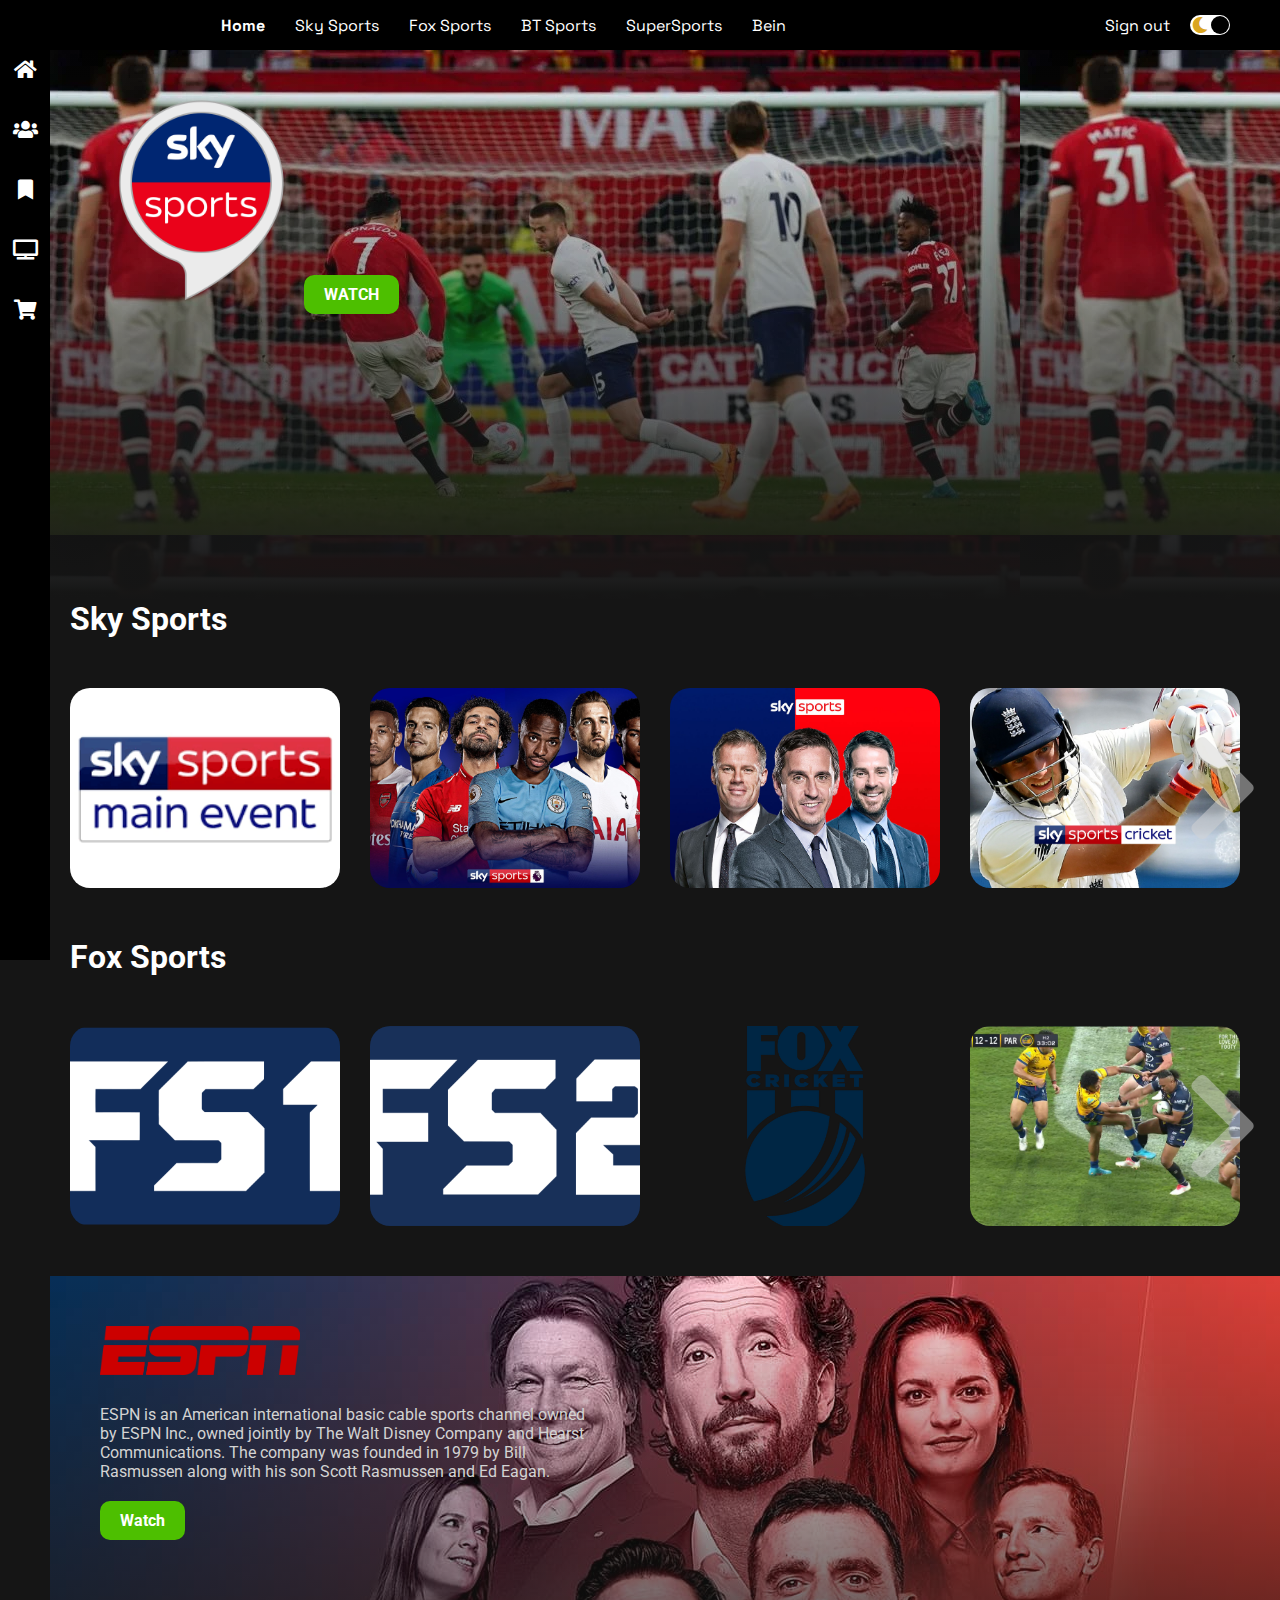
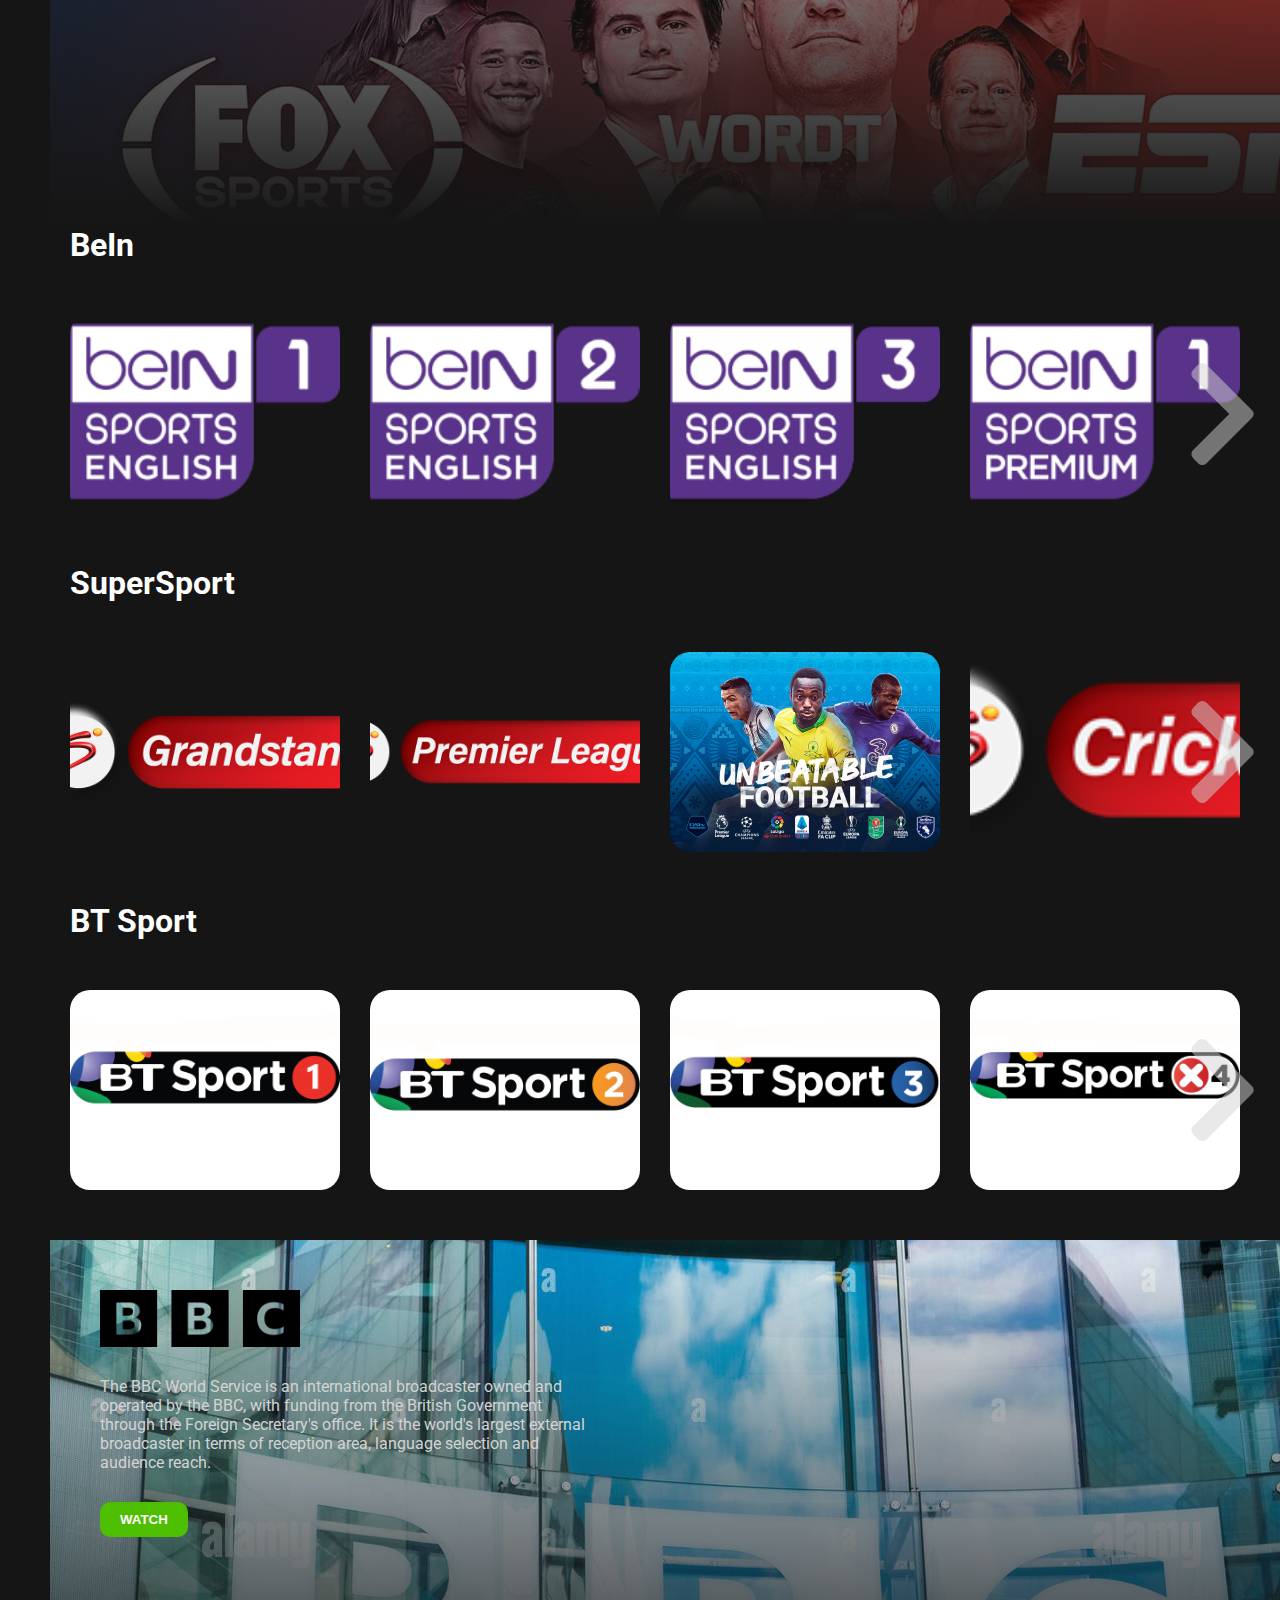
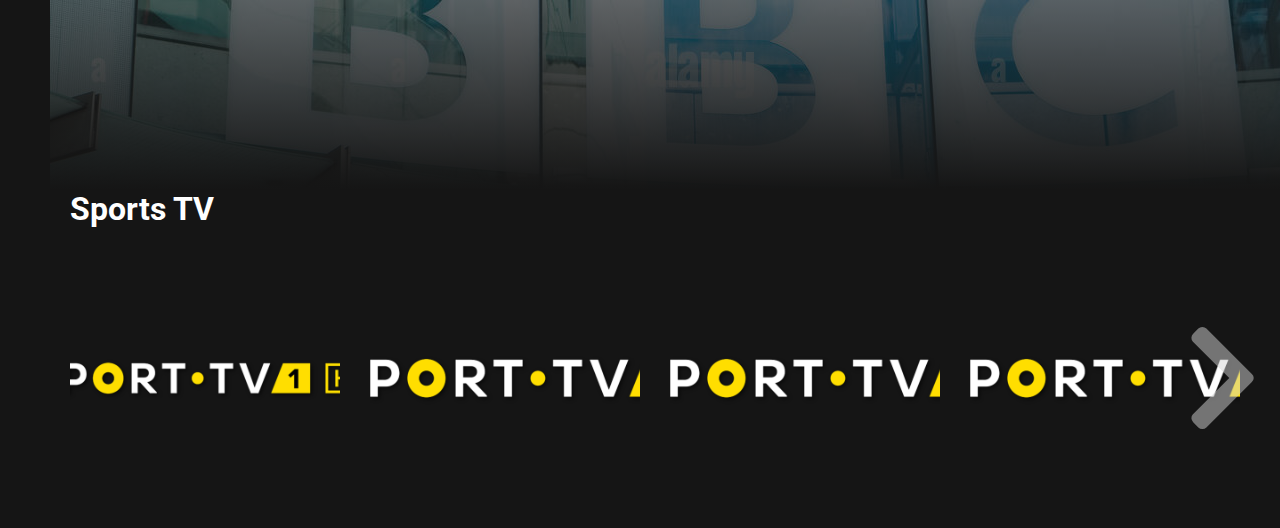
==== index.html @ 2db1b549 "FINALLY DONEEEE" ====
<html lang="en">

<head>
    <meta charset="UTF-8">
    <meta http-equiv="X-UA-Compatible" content="IE=edge">
    <meta name="viewport" content="width=device-width, initial-scale=1.0">
    <link rel="stylesheet" href="styles.css">
    <link rel="icon" type="image/svg+xml" href="./wowis.svg">
    <link
        href="https://fonts.googleapis.com/css2?family=Roboto:wght@100;300;400;500;700;900&family=Sen:wght@400;700;800&display=swap"
        rel="stylesheet">
    <link rel="stylesheet" href="https://cdnjs.cloudflare.com/ajax/libs/font-awesome/5.15.2/css/all.min.css">
    <title>Stream | Wowis</title>
</head>

<body>
    <div class="navbar">
        <div class="navbar-container">
            <div class="logo-container">
                <h1 class="logo"></h1>
            </div>
            <div class="menu-container">
                <ul class="menu-list">
                    <li class="menu-list-item active">Home</li>
                    <li class="menu-list-item">Sky Sports</li>
                    <li class="menu-list-item">Fox Sports</li>
                    <li class="menu-list-item">BT Sports</li>
                    <li class="menu-list-item">SuperSports</li>
                    <li class="menu-list-item">Bein</li>

                </ul>
            </div>
            <div class="profile-container">
                <div class="profile-text-container">
                    <span onclick="location.href='wowis.app';" class="profile-text">Sign out</span>
                </div>
                <div class="toggle">
                    <i class="fas fa-moon toggle-icon"></i>
                    <i class="fas fa-sun toggle-icon"></i>
                    <div class="toggle-ball"></div>
                </div>
            </div>
        </div>
    </div>
    <div class="sidebar">
        <i onclick="location.href='index.html';" class="left-menu-icon fas fa-home"></i>
        <i onclick="location.href='https://chromerose.netlify.app/';" class="left-menu-icon fas fa-users"></i>
        <i onclick="location.href='Streams/Sky_Sports/premier_league/index.html';" class="left-menu-icon fas fa-bookmark"></i>
        <i onclick="location.href='wowis.app';" class="left-menu-icon fas fa-tv"></i>
        <i onclick="location.href='shopping.html';" class="left-menu-icon fas fa-shopping-cart"></i>
    </div>
    <div class="container">
        <div class="content-container">
            <div class="featured-content"
                style="background: linear-gradient(to bottom, rgba(0,0,0,0), #151515), url('img/f-1.jpg');">
                <img class="featured-title" src="img/f-t-1.png" alt="">
                <a href="watch.html" target="_blank" data-iframe-url="https://cricfree.live/live/embed/sky-sports-main-event" class="featured-button">WATCH</a>
            </div>
            <div class="movie-list-container">
                <h1 class="movie-list-title">Sky Sports</h1>
                <div class="movie-list-wrapper">
                    <div class="movie-list">
                        <div class="movie-list-item">
                            <img class="movie-list-item-img" src="img/1.jpeg" alt="">
                            <span class="movie-list-item-title">Main</span>
                            <p class="movie-list-item-desc"></p>
                            <a href="watch.html" target="_blank" data-iframe-url="https://cricfree.live/live/embed/sky-sports-main-event" class="movie-list-item-button">Watch</a>
                        </div>
                        <div class="movie-list-item">
                            <img class="movie-list-item-img" src="img/2.jpeg" alt="">
                            <span class="movie-list-item-title">Premier League</span>
                            <p class="movie-list-item-desc"></p>
                            <a href="watch.html" target="_blank" data-iframe-url="https://cricfree.live/live/embed/sky-sports-premier-league" class="movie-list-item-button">Watch</a>
                        </div>
                        <div class="movie-list-item">
                            <img class="movie-list-item-img" src="img/3.jpg" alt="">
                            <span class="movie-list-item-title">Football</span>
                            <p class="movie-list-item-desc"></p>
                            <a href="watch.html" target="_blank" data-iframe-url="https://cricfree.live/live/embed/sky-sports-football" class="movie-list-item-button">Watch</a>
                        </div>
                        <div class="movie-list-item">
                            <img class="movie-list-item-img" src="img/4.jpg" alt="">
                            <span class="movie-list-item-title">Cricket</span>
                            <p class="movie-list-item-desc"></p>
                            <a href="watch.html" target="_blank" data-iframe-url="https://cricfree.live/live/embed/sky-sports-cricket" class="movie-list-item-button">Watch</a>
                        </div>
                        <div class="movie-list-item">
                            <img class="movie-list-item-img" src="img/5.jpg" alt="">
                            <span class="movie-list-item-title">News</span>
                            <p class="movie-list-item-desc"></p>
                            <a href="watch.html" target="_blank" data-iframe-url="https://cricfree.live/live/embed/sky-sports-news" class="movie-list-item-button">Watch</a>
                        </div>
                        <div class="movie-list-item">
                            <img class="movie-list-item-img" src="img/6.jpg" alt="">
                            <span class="movie-list-item-title">Action</span>
                            <p class="movie-list-item-desc"></p>
                            <a href="watch.html" target="_blank" data-iframe-url="https://cricfree.live/live/embed/sky-sports-action" class="movie-list-item-button">Watch</a>
                        </div>
                        <div class="movie-list-item">
                            <img class="movie-list-item-img" src="img/7.jpg" alt="">
                            <span class="movie-list-item-title">Golf</span>
                            <p class="movie-list-item-desc"></p>
                            <a href="watch.html" target="_blank" data-iframe-url="https://cricfree.live/live/embed/sky-sports-golf" class="movie-list-item-button">Watch</a>
                        </div>
                        <div class="movie-list-item">
                            <img class="movie-list-item-img" src="img/71.jpg" alt="">
                            <span class="movie-list-item-title">Mix</span>
                            <p class="movie-list-item-desc"></p>
                            <a href="watch.html" target="_blank" data-iframe-url="https://cricfree.live/live/embed/sky-sports-mix" class="movie-list-item-button">Watch</a>
                        </div>
                    </div>
                    <i class="fas fa-chevron-right arrow"></i>
                </div>
            </div>
            <div class="movie-list-container">
                <h1 class="movie-list-title">Fox Sports</h1>
                <div class="movie-list-wrapper">
                    <div class="movie-list">
                        <div class="movie-list-item">
                            <img class="movie-list-item-img" src="img/fs1.png" alt="">
                            <span class="movie-list-item-title">Sports 1</span>
                            <p class="movie-list-item-desc"></p>
                            <a href="watch.html" target="_blank" data-iframe-url="https://cricfree.live/live/embed/fox-sports-1-usa" class="movie-list-item-button">Watch</a>
                        </div>
                        <div class="movie-list-item">
                            <img class="movie-list-item-img" src="img/fs2.png" alt="">
                            <span class="movie-list-item-title">Sports 2</span>
                            <p class="movie-list-item-desc"></p>
                            <a href="watch.html" target="_blank" data-iframe-url="https://cricfree.live/live/embed/fox-sports-2-usa" class="movie-list-item-button">Watch</a>
                        </div>
                        <div class="movie-list-item">
                            <img class="movie-list-item-img" src="img/8.jpg" alt="">
                            <span class="movie-list-item-title">501</span>
                            <p class="movie-list-item-desc"></p>
                            <a href="watch.html" target="_blank" data-iframe-url="https://cricfree.live/live/embed/fox-501" class="movie-list-item-button">Watch</a>
                        </div>
                        <div class="movie-list-item">
                            <img class="movie-list-item-img" src="img/9.jpg" alt="">
                            <span class="movie-list-item-title">502</span>
                            <p class="movie-list-item-desc"></p>
                            <a href="watch.html" target="_blank" data-iframe-url="https://cricfree.live/live/embed/fox-502" class="movie-list-item-button">Watch</a>
                        </div>
                        <div class="movie-list-item">
                            <img class="movie-list-item-img" src="img/10.jpg" alt="">
                            <span class="movie-list-item-title">503</span>
                            <p class="movie-list-item-desc"></p>
                            <a href="watch.html" target="_blank" data-iframe-url="https://cricfree.live/live/embed/fox-503" class="movie-list-item-button">Watch</a>
                        </div>
                        <div class="movie-list-item">
                            <img class="movie-list-item-img" src="img/11.jpg" alt="">
                            <span class="movie-list-item-title">504</span>
                            <p class="movie-list-item-desc"></p>
                            <a href="watch.html" target="_blank" data-iframe-url="https://cricfree.live/live/embed/fox-504" class="movie-list-item-button">Watch</a>
                        </div>
                        <div class="movie-list-item">
                            <img class="movie-list-item-img" src="img/12.jpg" alt="">
                            <span class="movie-list-item-title">505</span>
                            <p class="movie-list-item-desc"></p>
                            <a href="watch.html" target="_blank" data-iframe-url="https://cricfree.live/live/embed/fox-505" class="movie-list-item-button">Watch</a>
                        </div>
                        <div class="movie-list-item">
                            <img class="movie-list-item-img" src="img/111.jpg" alt="">
                            <span class="movie-list-item-title">506</span>
                            <p class="movie-list-item-desc"></p>
                            <a href="watch.html" target="_blank" data-iframe-url="https://cricfree.live/live/embed/fox-506" class="movie-list-item-button">Watch</a>
                        </div>
                    </div>
                    <i class="fas fa-chevron-right arrow"></i>
                </div>
            </div>
            <div class="featured-content"
                style="background: linear-gradient(to bottom, rgba(0,0,0,0), #151515), url('img/f-2.jpg');">
                <img class="featured-title" src="img/f-t-2.png" alt="">
                <p class="featured-desc">ESPN is an American international basic cable sports channel owned by ESPN Inc., owned jointly by The 
                    Walt Disney Company and Hearst Communications. 
                    The company was founded in 1979 by Bill Rasmussen along with his son Scott Rasmussen and Ed Eagan.</p>
                    <a href="watch.html" target="_blank" data-iframe-url="https://cricfree.live/live/embed/espn-usa" class="featured-button">Watch</a>
                </div>
            <div class="movie-list-container">
                <h1 class="movie-list-title">BeIn</h1>
                <div class="movie-list-wrapper">
                    <div class="movie-list">
                        <div class="movie-list-item">
                            <img class="movie-list-item-img" src="img/81.jpg" alt="">
                            <span class="movie-list-item-title">English 1</span>
                            <p class="movie-list-item-desc"></p>
                            <a href="watch.html" target="_blank" data-iframe-url="https://cricfree.live/live/embed/bein-sports-1-english" class="movie-list-item-button">Watch</a>
                        </div>
                        <div class="movie-list-item">
                            <img class="movie-list-item-img" src="img/82.jpg" alt="">
                            <span class="movie-list-item-title">English 2</span>
                            <p class="movie-list-item-desc"></p>
                            <a href="watch.html" target="_blank" data-iframe-url="https://cricfree.live/live/embed/bein-sports-2-english" class="movie-list-item-button">Watch</a>
                        </div>
                        <div class="movie-list-item">
                            <img class="movie-list-item-img" src="img/83.jpg" alt="">
                            <span class="movie-list-item-title">English 3</span>
                            <p class="movie-list-item-desc"></p>
                            <a href="watch.html" target="_blank" data-iframe-url="https://cricfree.live/live/embed/bein-sports-3-english" class="movie-list-item-button">Watch</a>
                        </div>
                        <div class="movie-list-item">
                            <img class="movie-list-item-img" src="img/91.jpg" alt="">
                            <span class="movie-list-item-title">Premier 1</span>
                            <p class="movie-list-item-desc"></p>
                            <a href="watch.html" target="_blank" data-iframe-url="https://cricfree.live/live/embed/bein-sports-1-premium" class="movie-list-item-button">Watch</a>
                        </div>
                        <div class="movie-list-item">
                            <img class="movie-list-item-img" src="img/92.jpg" alt="">
                            <span class="movie-list-item-title">Premier 2</span>
                            <p class="movie-list-item-desc"></p>
                            <a href="watch.html" target="_blank" data-iframe-url="https://cricfree.live/live/embed/bein-sports-2-premium" class="movie-list-item-button">Watch</a>
                        </div>
                        <div class="movie-list-item">
                            <img class="movie-list-item-img" src="img/93.jpg" alt="">
                            <span class="movie-list-item-title">Premier 3</span>
                            <p class="movie-list-item-desc"></p>
                            <a href="watch.html" target="_blank" data-iframe-url="https://cricfree.live/live/embed/bein-sports-3-premium" class="movie-list-item-button">Watch</a>
                        </div>
                        <div class="movie-list-item">
                            <img class="movie-list-item-img" src="img/101.jpg" alt="">
                            <span class="movie-list-item-title">French 1</span>
                            <p class="movie-list-item-desc"></p>
                            <a href="watch.html" target="_blank" data-iframe-url="https://cricfree.live/live/embed/bein-sports-1-french" class="movie-list-item-button">Watch</a>
                        </div>
                        <div class="movie-list-item">
                            <img class="movie-list-item-img" src="img/102.jpg" alt="">
                            <span class="movie-list-item-title">French 2</span>
                            <p class="movie-list-item-desc"></p>
                            <a href="watch.html" target="_blank" data-iframe-url="https://cricfree.live/live/embed/bein-sports-2-french" class="movie-list-item-button">Watch</a>
                        </div>                        <div class="movie-list-item">
                            <img class="movie-list-item-img" src="img/103.jpg" alt="">
                            <span class="movie-list-item-title">French 3</span>
                            <p class="movie-list-item-desc"></p>
                            <a href="watch.html" target="_blank" data-iframe-url="https://cricfree.live/live/embed/bein-sports-3-french" class="movie-list-item-button">Watch</a>
                        </div>
                    </div>
                    <i class="fas fa-chevron-right arrow"></i>
                </div>
            </div>
            <div class="movie-list-container">
                <h1 class="movie-list-title">SuperSport</h1>
                <div class="movie-list-wrapper">
                    <div class="movie-list">
                        <div class="movie-list-item">
                            <img class="movie-list-item-img" src="img/17.jpg" alt="">
                            <span class="movie-list-item-title">Grand stand</span>
                            <p class="movie-list-item-desc"></p>
                            <a href="watch.html" target="_blank" data-iframe-url="https://cricfree.live/live/embed/supersports-grandstand" class="movie-list-item-button">Watch</a>
                        </div>
                        <div class="movie-list-item">
                            <img class="movie-list-item-img" src="img/18.jpg" alt="">
                            <span class="movie-list-item-title">Premier League</span>
                            <p class="movie-list-item-desc"></p>
                            <a href="watch.html" target="_blank" data-iframe-url="https://cricfree.live/live/embed/supersports-premier-league" class="movie-list-item-button">Watch</a>
                        </div>
                        <div class="movie-list-item">
                            <img class="movie-list-item-img" src="img/19.jpg" alt="">
                            <span class="movie-list-item-title">Football</span>
                            <p class="movie-list-item-desc"></p>
                            <a href="watch.html" target="_blank" data-iframe-url="https://cricfree.live/live/embed/supersports-football" class="movie-list-item-button">Watch</a>
                        </div>
                        <div class="movie-list-item">
                            <img class="movie-list-item-img" src="img/1777.jpg" alt="">
                            <span class="movie-list-item-title">Cricket</span>
                            <p class="movie-list-item-desc"></p>
                            <a href="watch.html" target="_blank" data-iframe-url="https://cricfree.live/live/embed/supersports-cricket" class="movie-list-item-button">Watch</a>
                        </div>
                        <div class="movie-list-item">
                            <img class="movie-list-item-img" src="img/111111.jpg" alt="">
                            <span class="movie-list-item-title">La Liga</span>
                            <p class="movie-list-item-desc"></p>
                            <a href="watch.html" target="_blank" data-iframe-url="https://cricfree.live/live/embed/supersports-la-liga" class="movie-list-item-button">Watch</a>
                        </div>
                        <div class="movie-list-item">
                            <img class="movie-list-item-img" src="img/rugby.jpg" alt="">
                            <span class="movie-list-item-title">Rugby</span>
                            <p class="movie-list-item-desc"></p>
                            <a href="watch.html" target="_blank" data-iframe-url="https://cricfree.live/live/embed/supersports-rugby" class="movie-list-item-button">Watch</a>
                        </div>
                        <div class="movie-list-item">
                            <img class="movie-list-item-img" src="img/saction.jpg" alt="">
                            <span class="movie-list-item-title">Action</span>
                            <p class="movie-list-item-desc"></p>
                            <a href="watch.html" target="_blank" data-iframe-url="https://cricfree.live/live/embed/supersports-action" class="movie-list-item-button">Watch</a>
                        </div>
                    </div>
                    <i class="fas fa-chevron-right arrow"></i>
                </div>
            </div>


            <div class="movie-list-container">
                <h1 class="movie-list-title">BT Sport</h1>
                <div class="movie-list-wrapper">
                    <div class="movie-list">
                        <div class="movie-list-item">
                            <img class="movie-list-item-img" src="img/bt1.png" alt="">
                            <span class="movie-list-item-title">BT Sport 1</span>
                            <p class="movie-list-item-desc"></p>
                            <a href="watch.html" target="_blank" data-iframe-url="https://cricfree.live/live/embed/bt-sport-2" class="movie-list-item-button">Watch</a>
                        </div>
                        <div class="movie-list-item">
                            <img class="movie-list-item-img" src="img/bt2.png" alt="">
                            <span class="movie-list-item-title">BT Sport 2</span>
                            <p class="movie-list-item-desc"></p>
                            <a href="watch.html" target="_blank" data-iframe-url="https://cricfree.live/live/embed/bt-sport-2" class="movie-list-item-button">Watch</a>
                        </div>
                        <div class="movie-list-item">
                            <img class="movie-list-item-img" src="img/bt3.png" alt="">
                            <span class="movie-list-item-title">BT Sport 3</span>
                            <p class="movie-list-item-desc"></p>
                            <a href="watch.html" target="_blank" data-iframe-url="https://cricfree.live/live/embed/bt-sport-3" class="movie-list-item-button">Watch</a>
                        </div>
                        <div class="movie-list-item">
                            <img class="movie-list-item-img" src="img/bt4.png" alt="">
                            <span class="movie-list-item-title">BT Sport 4</span>
                            <p class="movie-list-item-desc"></p>
                            <a href="watch.html" target="_blank" data-iframe-url="https://cricfree.live/live/embed/bt-sport-4" class="movie-list-item-button">Watch</a>
                        </div>
                        <div class="movie-list-item">
                            <img class="movie-list-item-img" src="img/bt5.png" alt="">
                            <span class="movie-list-item-title">Racing Uk</span>
                            <p class="movie-list-item-desc"></p>
                            <a href="watch.html" target="_blank" data-iframe-url="https://cricfree.live/live/embed/racing-uk" class="movie-list-item-button">Watch</a>
                        </div>
                        <div class="movie-list-item">
                            <img class="movie-list-item-img" src="img/ac.png" alt="">
                            <span class="movie-list-item-title">Astro Cricket</span>
                            <p class="movie-list-item-desc"></p>
                            <a href="watch.html" target="_blank" data-iframe-url="https://cricfree.live/live/embed/astro-cricket" class="movie-list-item-button">Watch</a>
                        </div>
                        <div class="movie-list-item">
                            <img class="movie-list-item-img" src="img/willow.jpg" alt="">
                            <span class="movie-list-item-title">Willow</span>
                            <p class="movie-list-item-desc"></p>
                            <a href="watch.html" target="_blank" data-iframe-url="https://cricfree.live/live/embed/willow-hd" class="movie-list-item-button">Watch</a>
                        </div>
                    </div>
                    <i class="fas fa-chevron-right arrow"></i>
                </div>
            </div>



            <div class="featured-content"
            style="background: linear-gradient(to bottom, rgba(0,0,0,0), #151515), url('img/f-t-4.jpg');">
            <img class="featured-title" src="img/f-t-3.png" alt="">
            <p class="featured-desc">The BBC World Service is an international broadcaster owned and operated by the 
                BBC, with funding from the British Government through the Foreign Secretary's office. It is the 
                world's largest external broadcaster in terms of reception area, language selection and audience reach.</p>
            <button onclick="location.href='Streams/Other/bbc1/index.html';" class="featured-button">WATCH</button>
        </div>


        <div class="movie-list-container">
            <h1 class="movie-list-title">Sports TV</h1>
            <div class="movie-list-wrapper">
                <div class="movie-list">
                    <div class="movie-list-item">
                        <img class="movie-list-item-img" src="img/sport1.png" alt="">
                        <span class="movie-list-item-title">Channel 1</span>
                        <p class="movie-list-item-desc"></p>
                        <a href="watch.html" target="_blank" data-iframe-url="https://cricfree.live/live/embed/sport-tv-1" class="movie-list-item-button">Watch</a>
                    </div>
                    <div class="movie-list-item">
                        <img class="movie-list-item-img" src="img/tv2.png" alt="">
                        <span class="movie-list-item-title">Channel 2</span>
                        <p class="movie-list-item-desc"></p>
                        <a href="watch.html" target="_blank" data-iframe-url="https://cricfree.live/live/embed/sport-tv-2" class="movie-list-item-button">Watch</a>
                    </div>
                    <div class="movie-list-item">
                        <img class="movie-list-item-img" src="img/tv2.png" alt="">
                        <span class="movie-list-item-title">Channel 3</span>
                        <p class="movie-list-item-desc"></p>
                        <a href="watch.html" target="_blank" data-iframe-url="https://cricfree.live/live/embed/sport-tv-3" class="movie-list-item-button">Watch</a>
                    </div>
                    <div class="movie-list-item">
                        <img class="movie-list-item-img" src="img/tv2.png" alt="">
                        <span class="movie-list-item-title">Channel 4</span>
                        <p class="movie-list-item-desc"></p>
                        <a href="watch.html" target="_blank" data-iframe-url="https://cricfree.live/live/embed/sport-tv-4" class="movie-list-item-button">Watch</a>
                    </div>
                    <div class="movie-list-item">
                        <img class="movie-list-item-img" src="img/eq.jpg" alt="">
                        <span class="movie-list-item-title">Eurosport 1</span>
                        <p class="movie-list-item-desc"></p>
                        <a href="watch.html" target="_blank" data-iframe-url="https://cricfree.live/live/embed/eurosports-1" class="movie-list-item-button">Watch</a>
                    </div>
                    <div class="movie-list-item">
                        <img class="movie-list-item-img" src="img/eq.jpg" alt="">
                        <span class="movie-list-item-title">Eurosport 2</span>
                        <p class="movie-list-item-desc"></p>
                        <a href="watch.html" target="_blank" data-iframe-url="https://cricfree.live/live/embed/eurosports-2" class="movie-list-item-button">Watch</a>
                    </div>
                </div>
                <i class="fas fa-chevron-right arrow"></i>
            </div>
        </div>


        </div>
    </div>
</body>
<script src="main.js"></script>

</html>
---- styles.css ----
@import url("https://fonts.googleapis.com/css2?family=Space+Grotesk:wght@400;500;700&display=swap");


* {
  margin: 0;
}

body {
  font-family: "Roboto", sans-serif;
  overflow-x: hidden;
}

.navbar {
  width: 100%;
  height: 50px;
  background-color: black;
  position: sticky;
  top: 0;
}

.navbar-container {
  display: flex;
  align-items: center;
  padding: 0 50px;
  height: 100%;
  color: white;
  font-family: "Space Grotesk", verdana, sans-serif;
}

.logo-container {
  flex: 1;
}

.logo {
  font-size: 30px;
  color:#83735c;
}

.menu-container {
  flex: 6;
}

.menu-list {
  display: flex;
  list-style: none;
}

.menu-list-item {
  margin-right: 30px;
}

.menu-list-item.active {
  font-weight: bold;
}
.profile-container {
  flex: 2;
  display: flex;
  align-items: center;
  justify-content: flex-end;
}

.profile-text-container {
  margin: 0 20px;
}

.profile-picture {
  width: 32px;
  height: 32px;
  border-radius: 50%;
  object-fit: cover;
}

.toggle {
  width: 40px;
  height: 20px;
  background-color: white;
  border-radius: 30px;
  display: flex;
  align-items: center;
  justify-content: space-around;
  position: relative;
}

.toggle-icon {
  color: goldenrod;
}

.toggle-ball {
  width: 18px;
  height: 18px;
  background-color: black;
  position: absolute;
  right: 1px;
  border-radius: 50%;
  cursor: pointer;
  transition: 1s ease all;
}

.sidebar {
  width: 50px;
  height: 100%;
  background-color: black;
  position: fixed;
  top: 0;
  display: flex;
  flex-direction: column;
  align-items: center;
  padding-top: 60px;
}

.left-menu-icon {
  color: white;
  font-size: 20px;
  margin-bottom: 40px;
}

.container {
  background-color: #151515;
  min-height: calc(100vh - 50px);
  color: white;
}

.content-container {
  margin-left: 50px;
}

.featured-content {
  height: 50vh;
  padding: 50px;
}

.featured-title {
  width: 200px;
}

.featured-desc {
  width: 500px;
  color: lightgray;
  margin: 30px 0;
}

.featured-button {
  background-color: #4dbf00;
  color: white;
  padding: 10px 20px;
  border-radius: 10px;
  border: none;
  outline: none;
  font-weight: bold;
}

.movie-list-container {
  padding: 0 20px;
}

.movie-list-wrapper {
  position: relative;
  overflow: hidden;
}

.movie-list {
  display: flex;
  align-items: center;
  height: 300px;
  transform: translateX(0);
  transition: all 1s ease-in-out;
}

.movie-list-item {
  margin-right: 30px;
  position: relative;
}

.movie-list-item:hover .movie-list-item-img {
  transform: scale(1.2);
  margin: 0 30px;
  opacity: 0.5;
}

.movie-list-item:hover .movie-list-item-title,
.movie-list-item:hover .movie-list-item-desc,
.movie-list-item:hover .movie-list-item-button {
  opacity: 1;
}

.movie-list-item-img {
  transition: all 1s ease-in-out;
  width: 270px;
  height: 200px;
  object-fit: cover;
  border-radius: 20px;
}

.movie-list-item-title {
  background-color: #333;
  padding: 0 10px;
  font-size: 32px;
  font-weight: bold;
  position: absolute;
  top: 10%;
  left: 50px;
  opacity: 0;
  transition: 1s all ease-in-out;
}

.movie-list-item-desc {
  background-color: #333;
  padding: 10px;
  font-size: 14px;
  position: absolute;
  top: 30%;
  left: 50px;
  width: 230px;
  opacity: 0;
  transition: 1s all ease-in-out;
}

.movie-list-item-button {
  padding: 10px;
  background-color: #4dbf00;
  color: white;
  border-radius: 10px;
  outline: none;
  border: none;
  cursor: pointer;
  position: absolute;
  bottom: 20px;
  left: 50px;
  opacity: 0;
  transition: 1s all ease-in-out;
}

.arrow {
  font-size: 120px;
  position: absolute;
  top: 90px;
  right: 0;
  color: lightgray;
  opacity: 0.5;
  cursor: pointer;
}

.container.active {
  background-color: white;
}

.movie-list-title.active {
  color: black;
}

.navbar-container.active {
  background-color: white;

  color: black;
}

.sidebar.active{
    background-color: white;
}

.left-menu-icon.active{
    color: black;
}

.toggle.active{
    background-color: black;
}

.toggle-ball.active{
    background-color: white;
    transform: translateX(-20px);
}

@media only screen and (max-width: 940px){
    .menu-container{
        display: none;
    }
}

a {
  text-decoration: none;
}
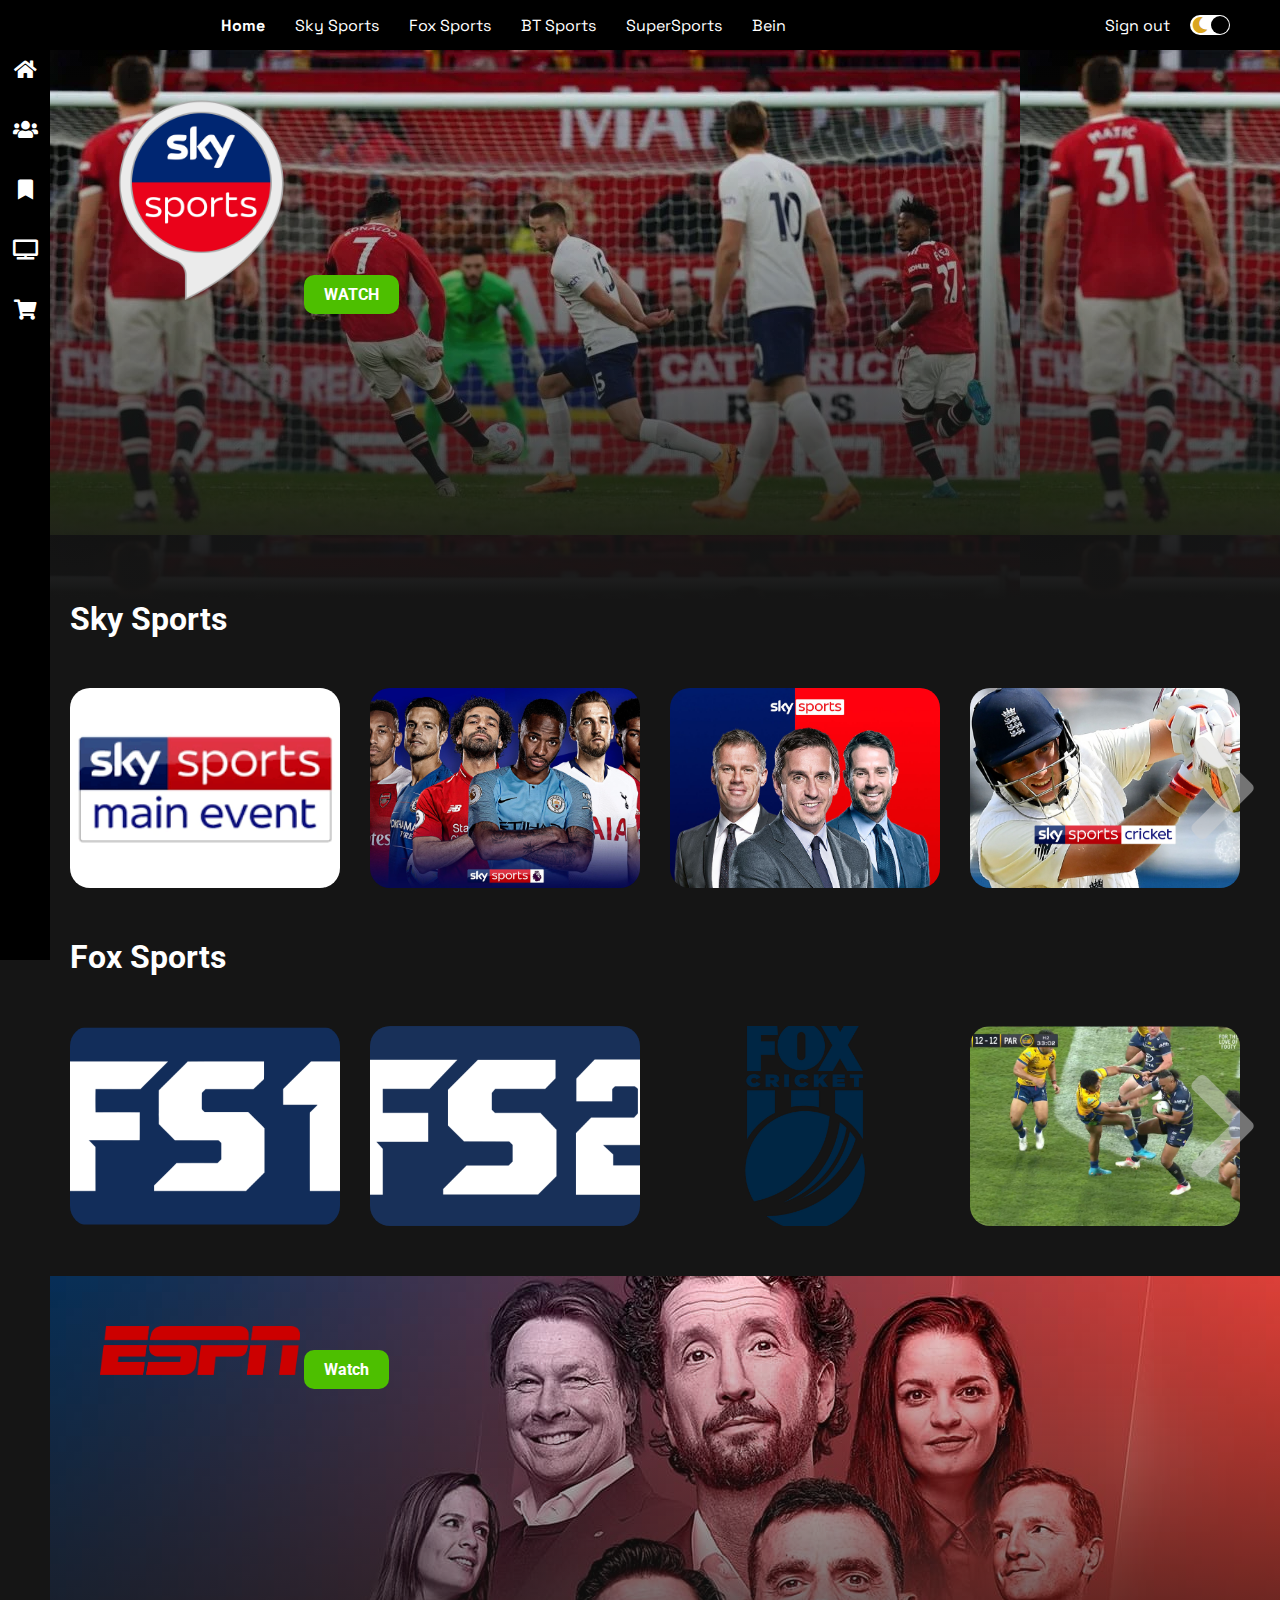
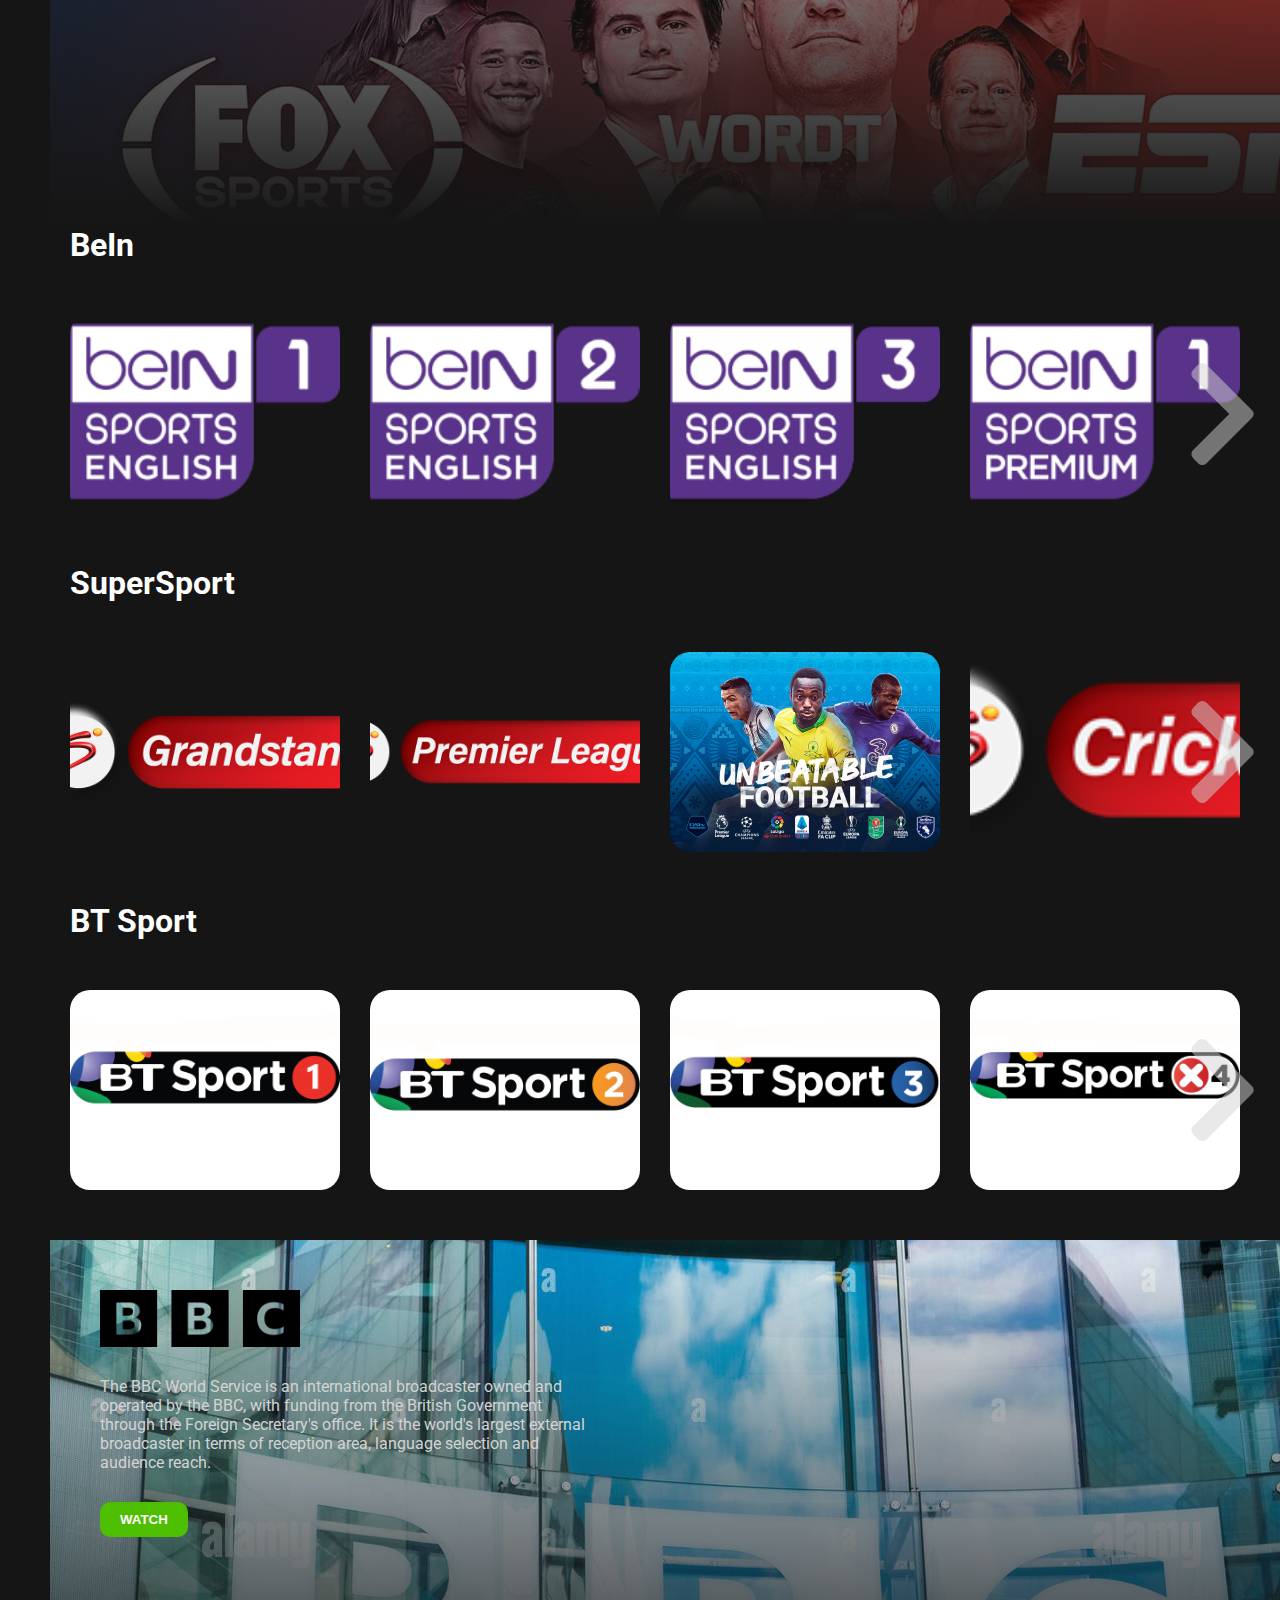
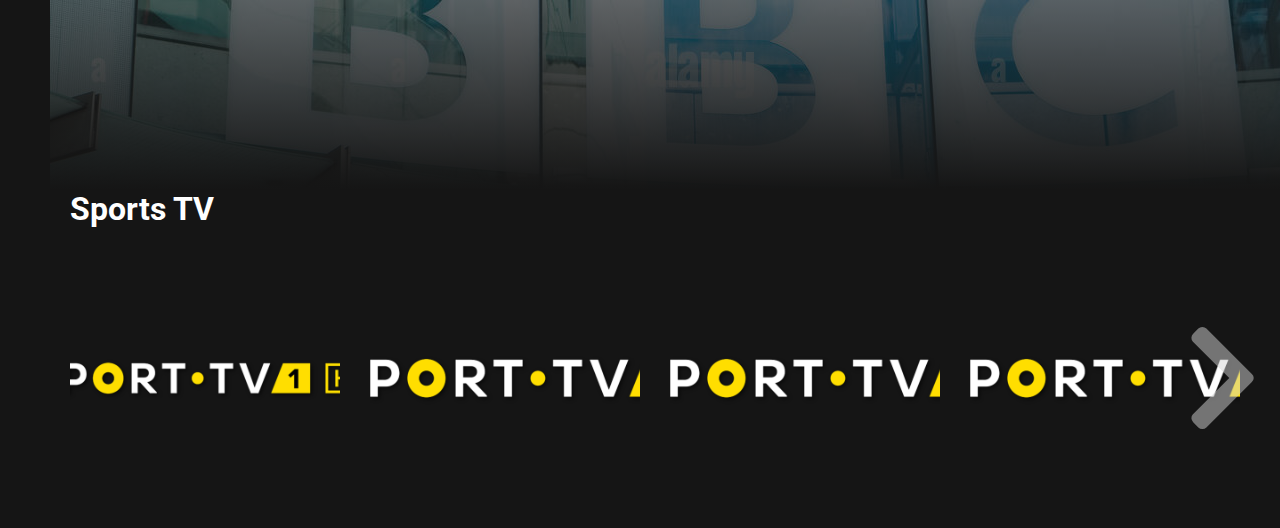
==== commit 7abcbeb3: "Update index.html" ====
--- a/index.html
+++ b/index.html
@@ -171,9 +171,6 @@
             <div class="featured-content"
                 style="background: linear-gradient(to bottom, rgba(0,0,0,0), #151515), url('img/f-2.jpg');">
                 <img class="featured-title" src="img/f-t-2.png" alt="">
-                <p class="featured-desc">ESPN is an American international basic cable sports channel owned by ESPN Inc., owned jointly by The 
-                    Walt Disney Company and Hearst Communications. 
-                    The company was founded in 1979 by Bill Rasmussen along with his son Scott Rasmussen and Ed Eagan.</p>
                     <a href="watch.html" target="_blank" data-iframe-url="https://cricfree.live/live/embed/espn-usa" class="featured-button">Watch</a>
                 </div>
             <div class="movie-list-container">
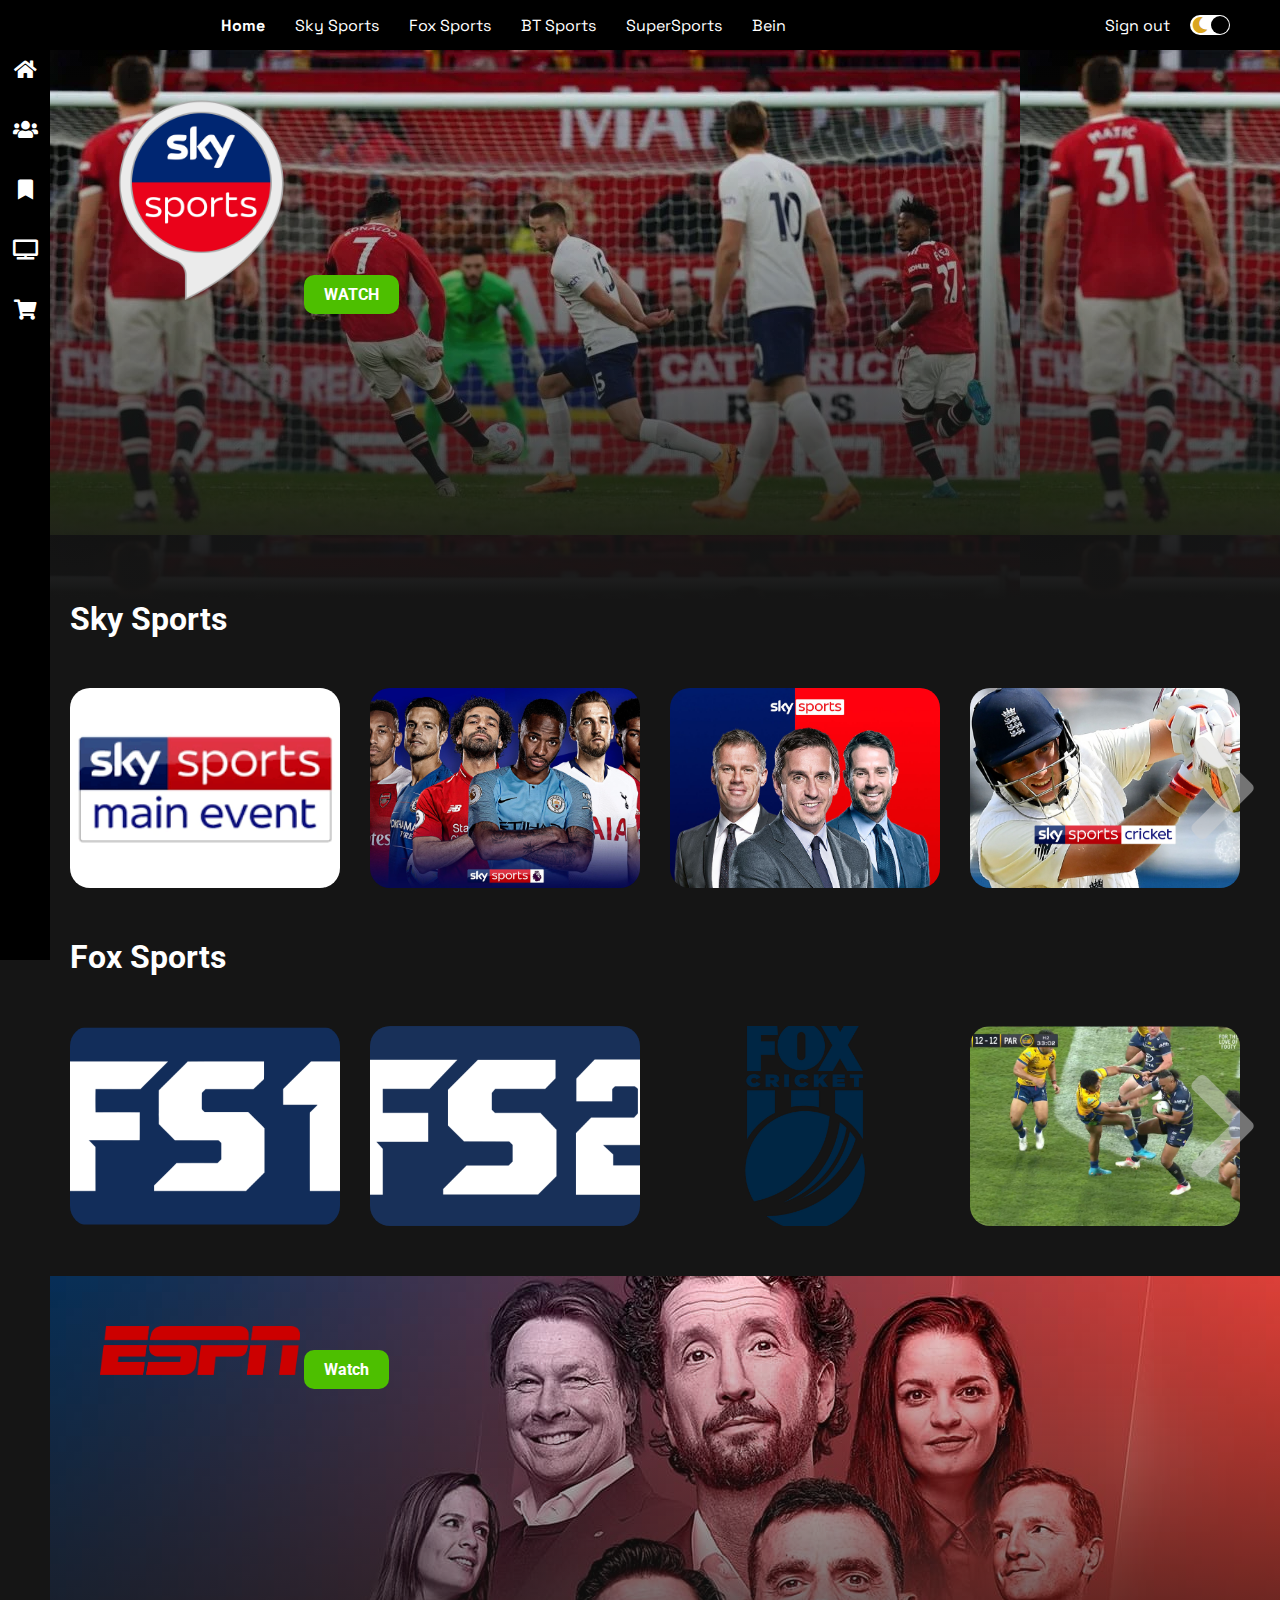
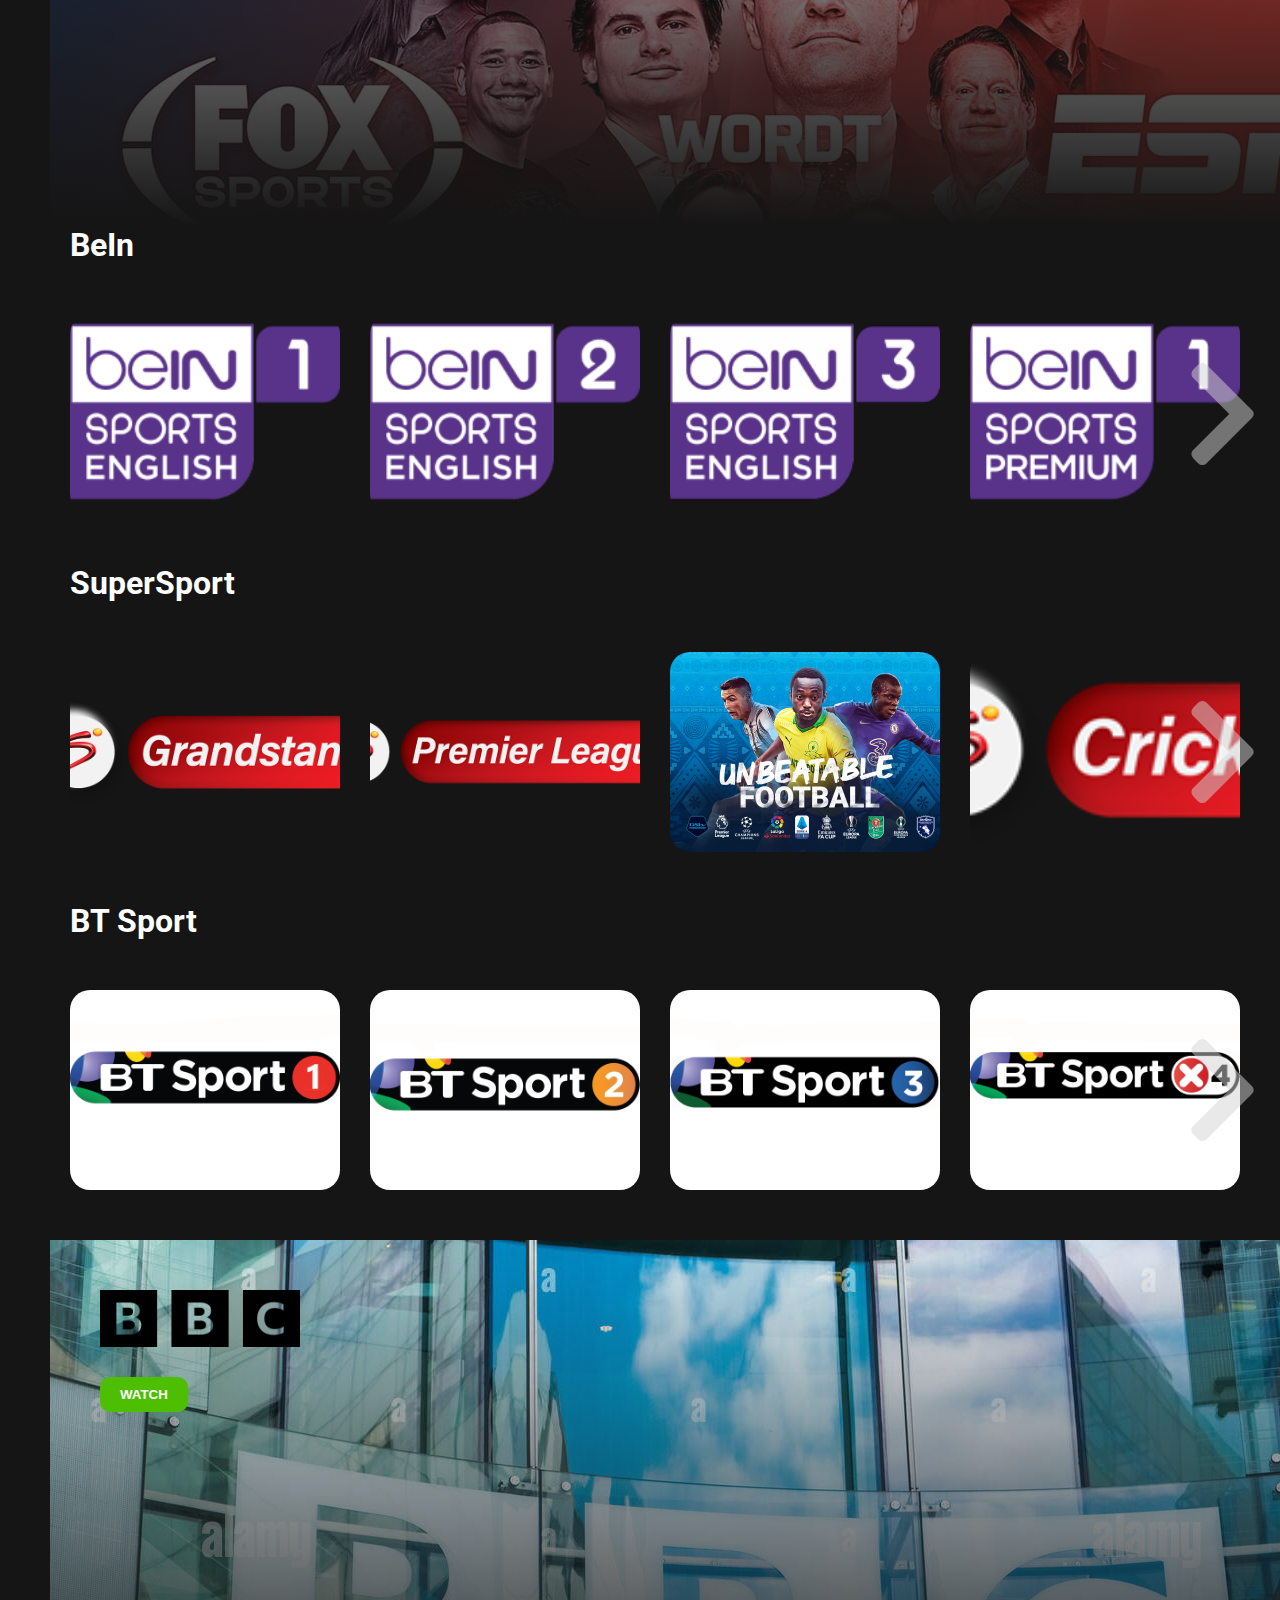
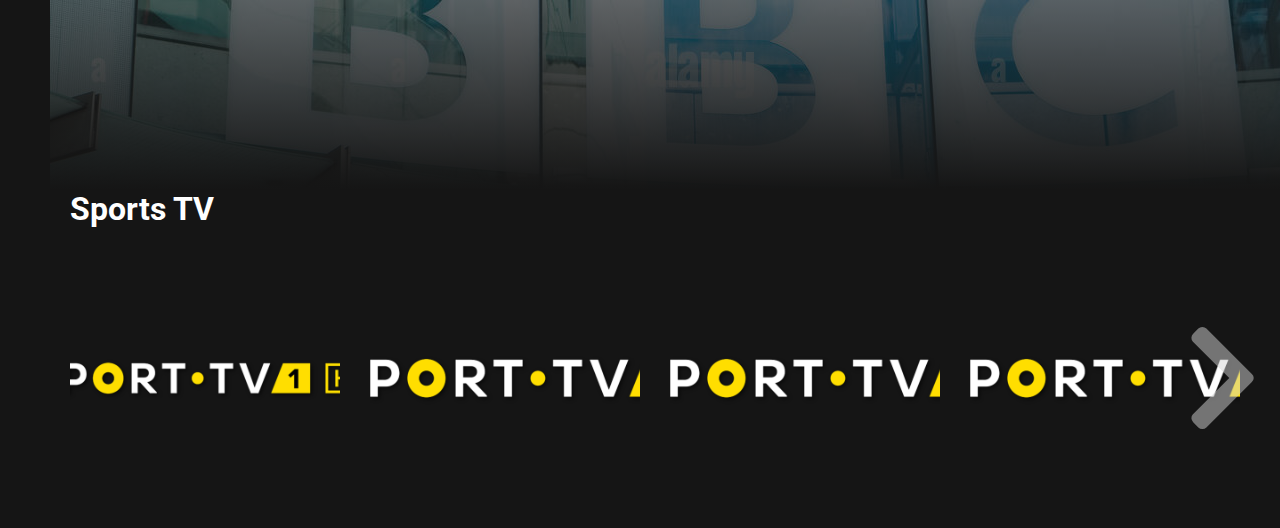
==== commit be366aad: "Update index.html" ====
--- a/index.html
+++ b/index.html
@@ -342,9 +342,7 @@
             <div class="featured-content"
             style="background: linear-gradient(to bottom, rgba(0,0,0,0), #151515), url('img/f-t-4.jpg');">
             <img class="featured-title" src="img/f-t-3.png" alt="">
-            <p class="featured-desc">The BBC World Service is an international broadcaster owned and operated by the 
-                BBC, with funding from the British Government through the Foreign Secretary's office. It is the 
-                world's largest external broadcaster in terms of reception area, language selection and audience reach.</p>
+            <p class="featured-desc"></p>
             <button onclick="location.href='Streams/Other/bbc1/index.html';" class="featured-button">WATCH</button>
         </div>
 
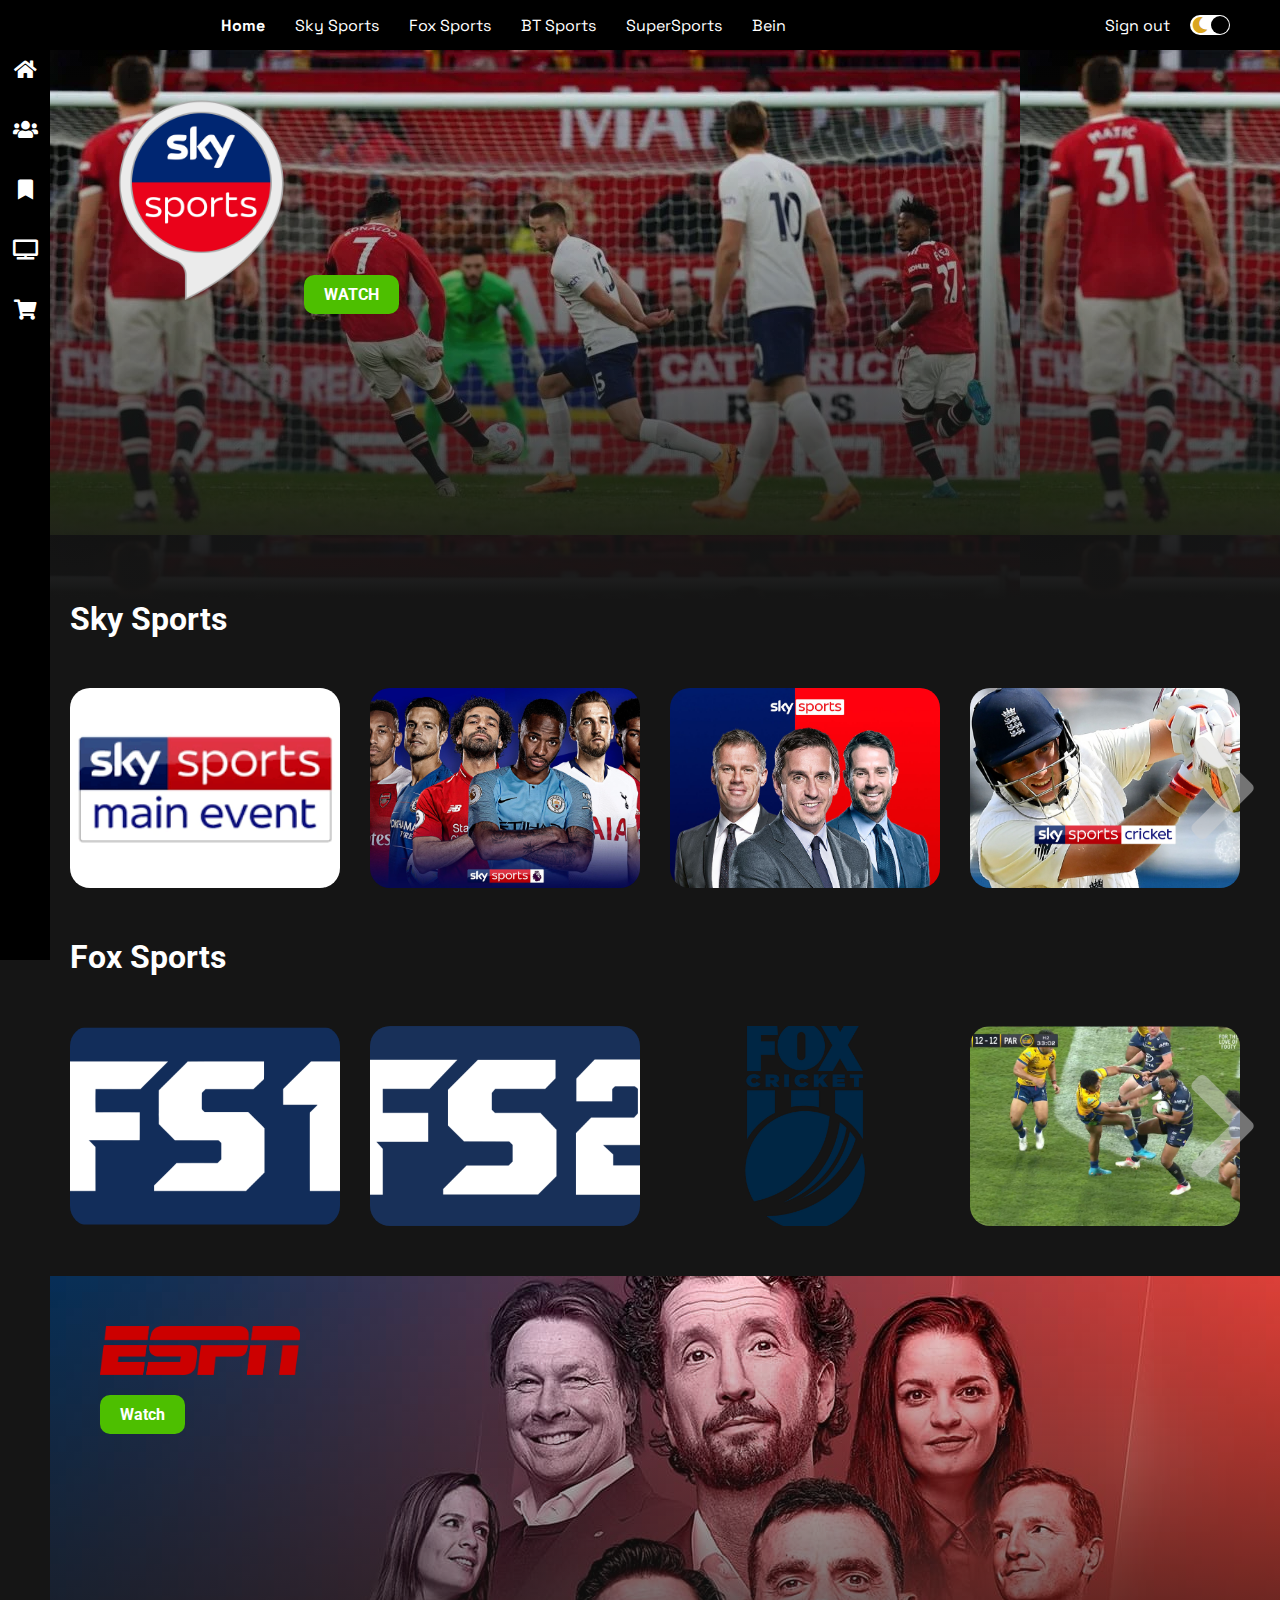
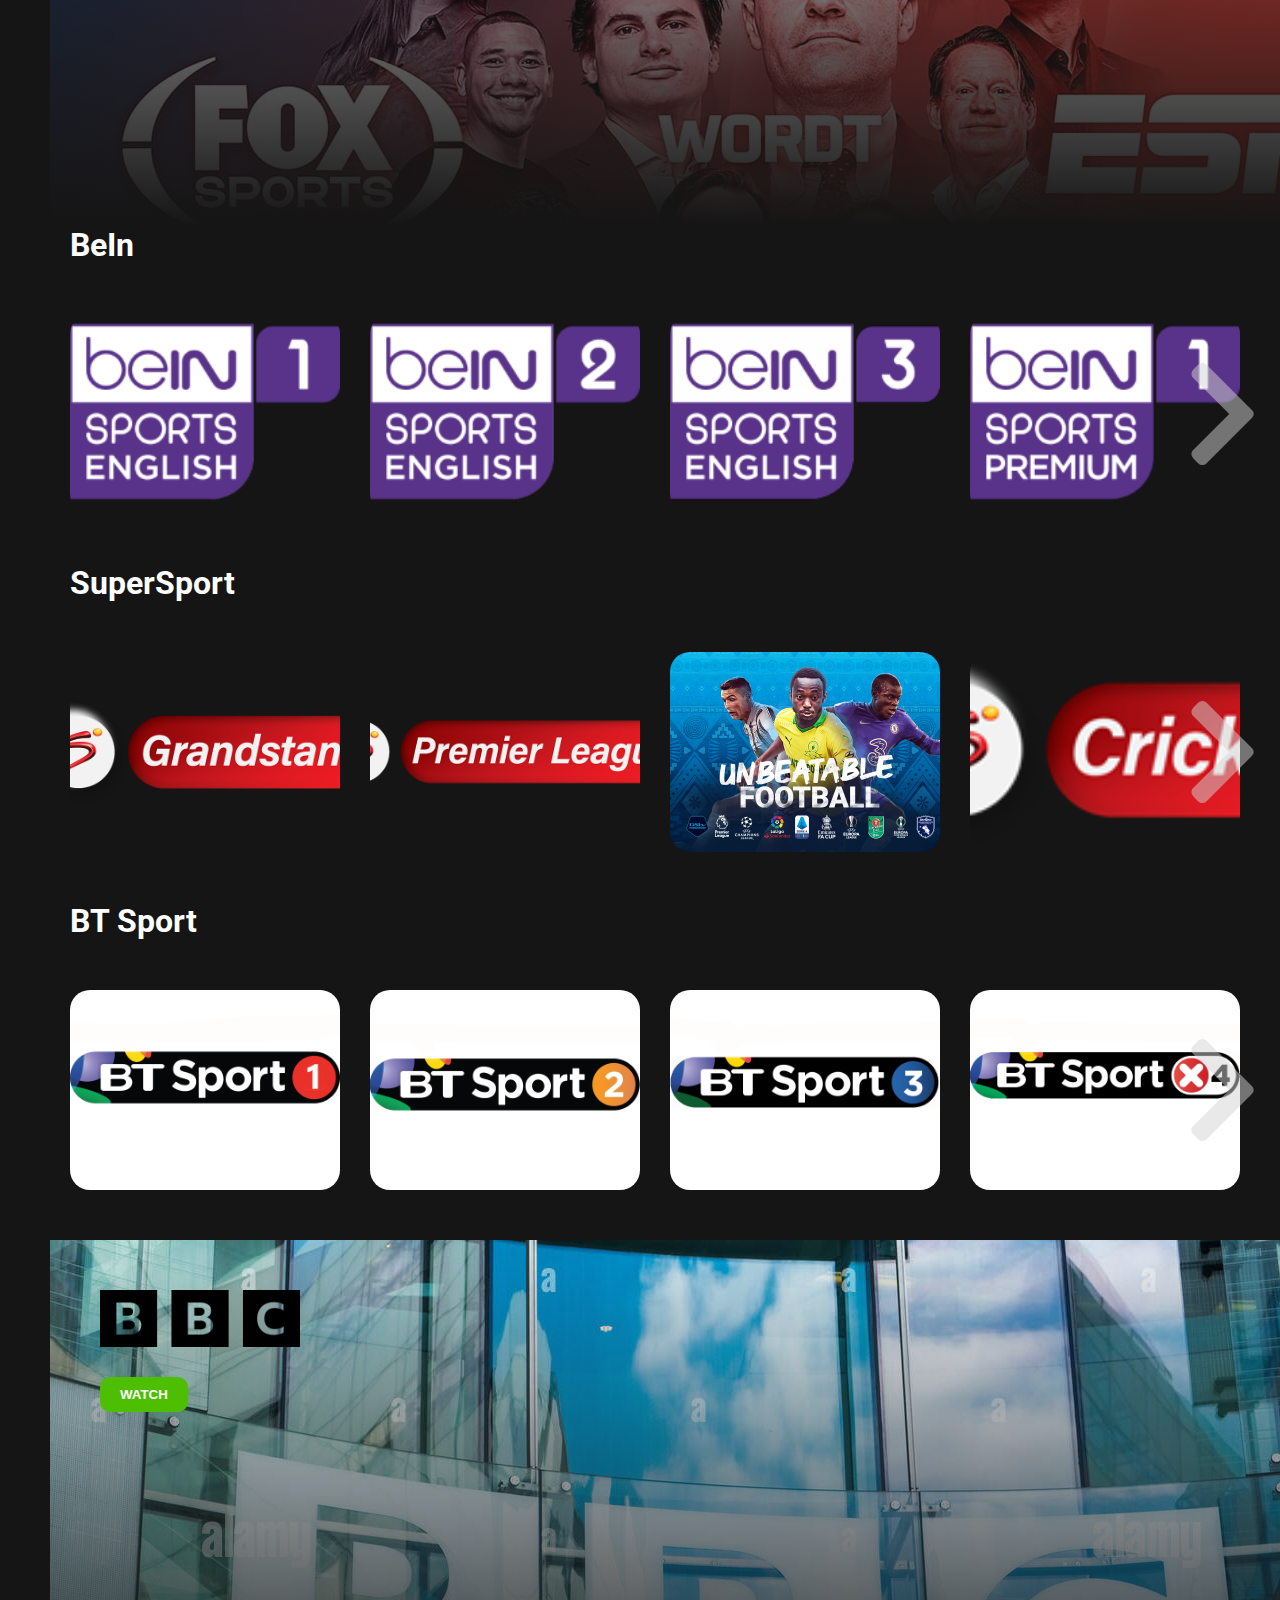
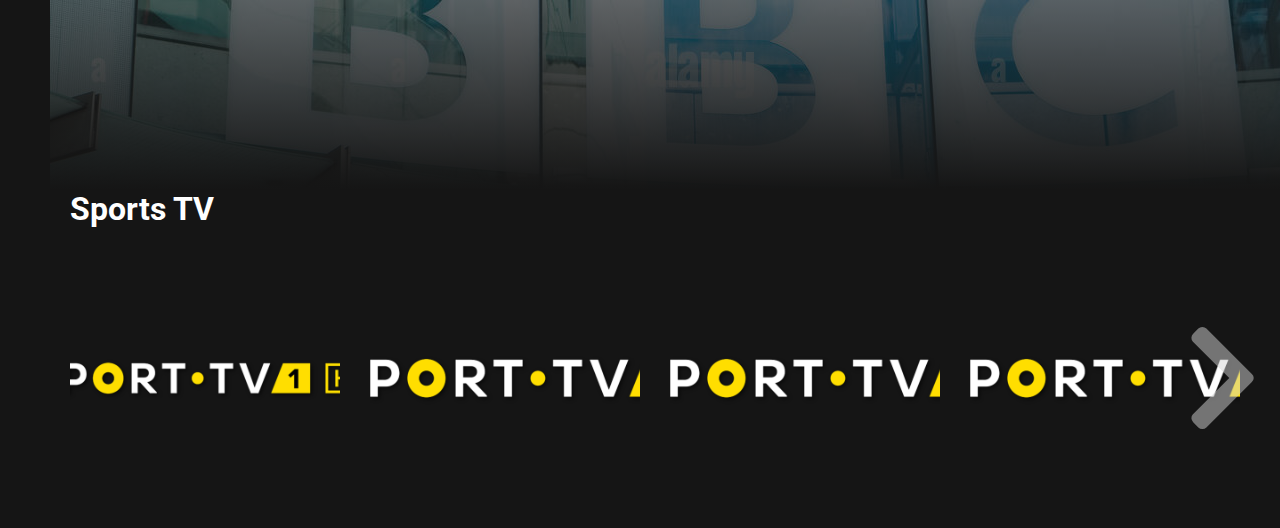
==== commit 66b68c56: "Update index.html" ====
--- a/index.html
+++ b/index.html
@@ -171,6 +171,7 @@
             <div class="featured-content"
                 style="background: linear-gradient(to bottom, rgba(0,0,0,0), #151515), url('img/f-2.jpg');">
                 <img class="featured-title" src="img/f-t-2.png" alt="">
+                    <p class="featured-desc"></p>
                     <a href="watch.html" target="_blank" data-iframe-url="https://cricfree.live/live/embed/espn-usa" class="featured-button">Watch</a>
                 </div>
             <div class="movie-list-container">
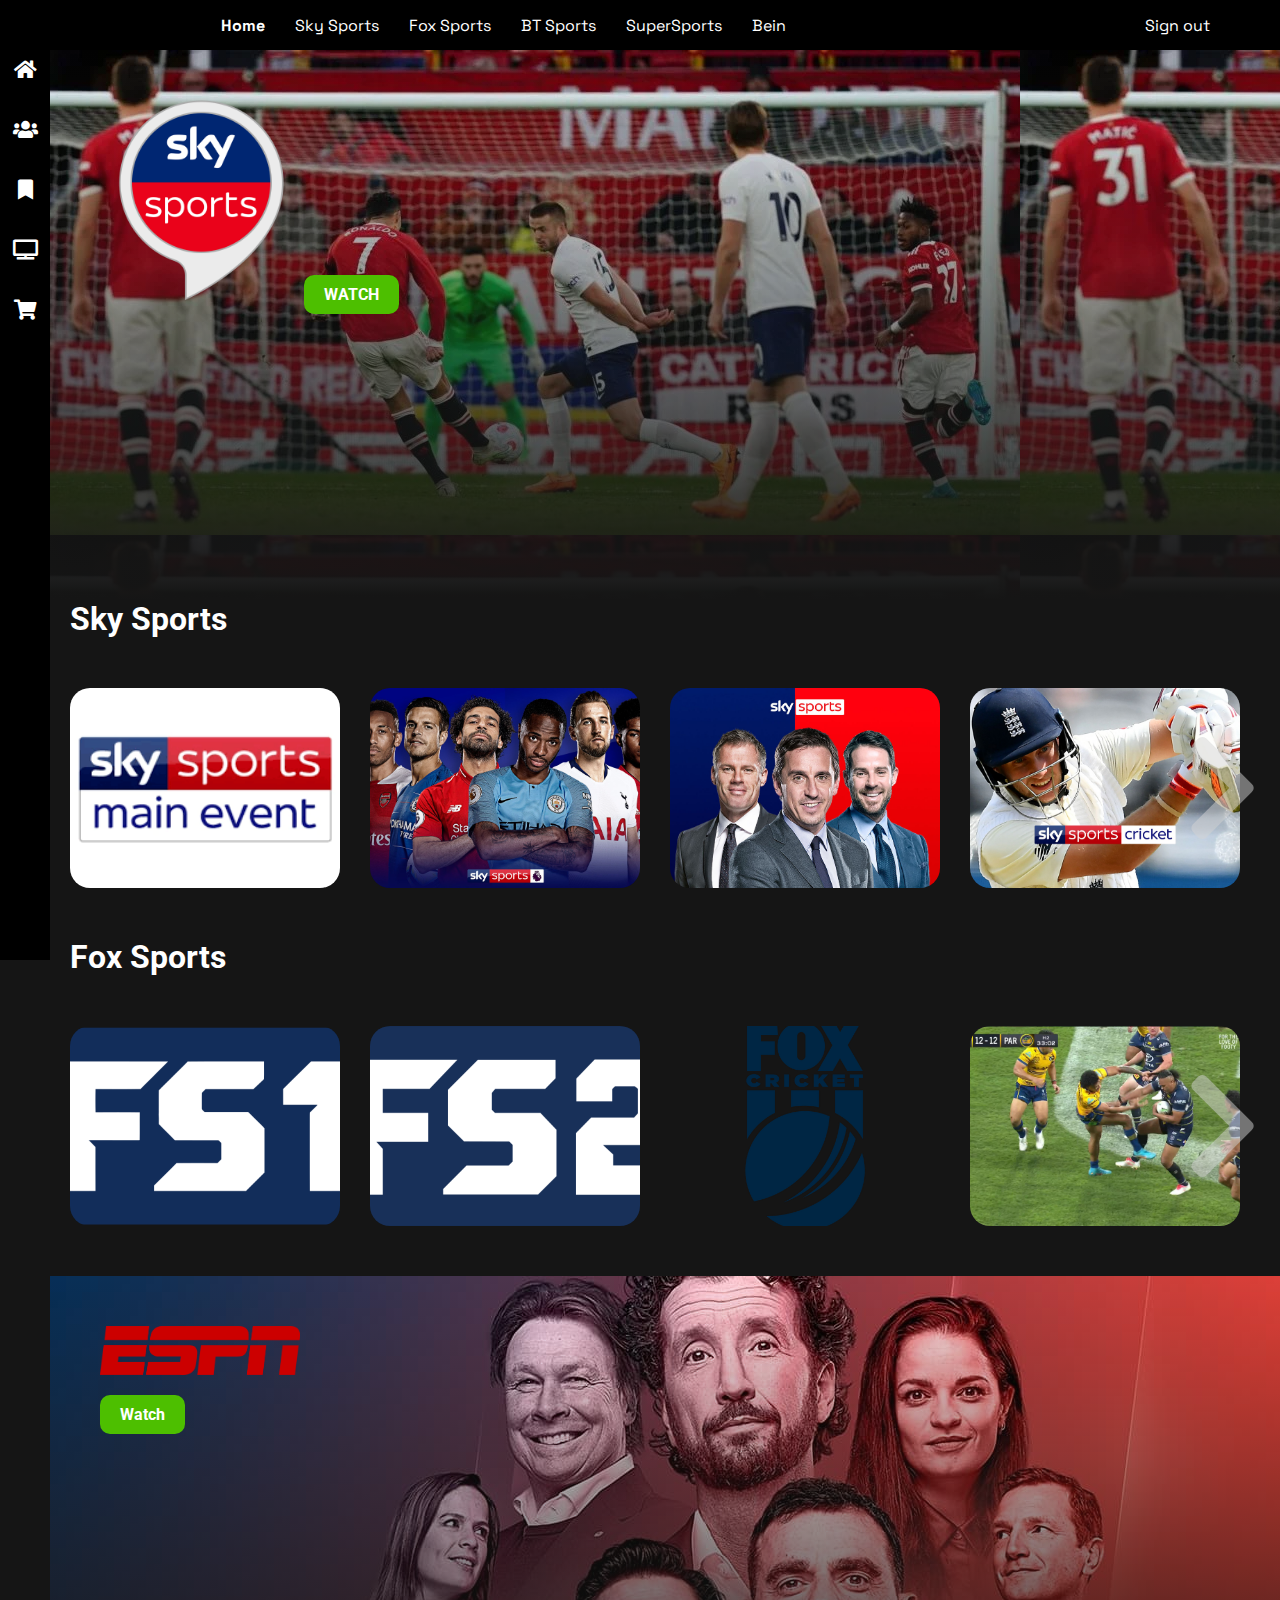
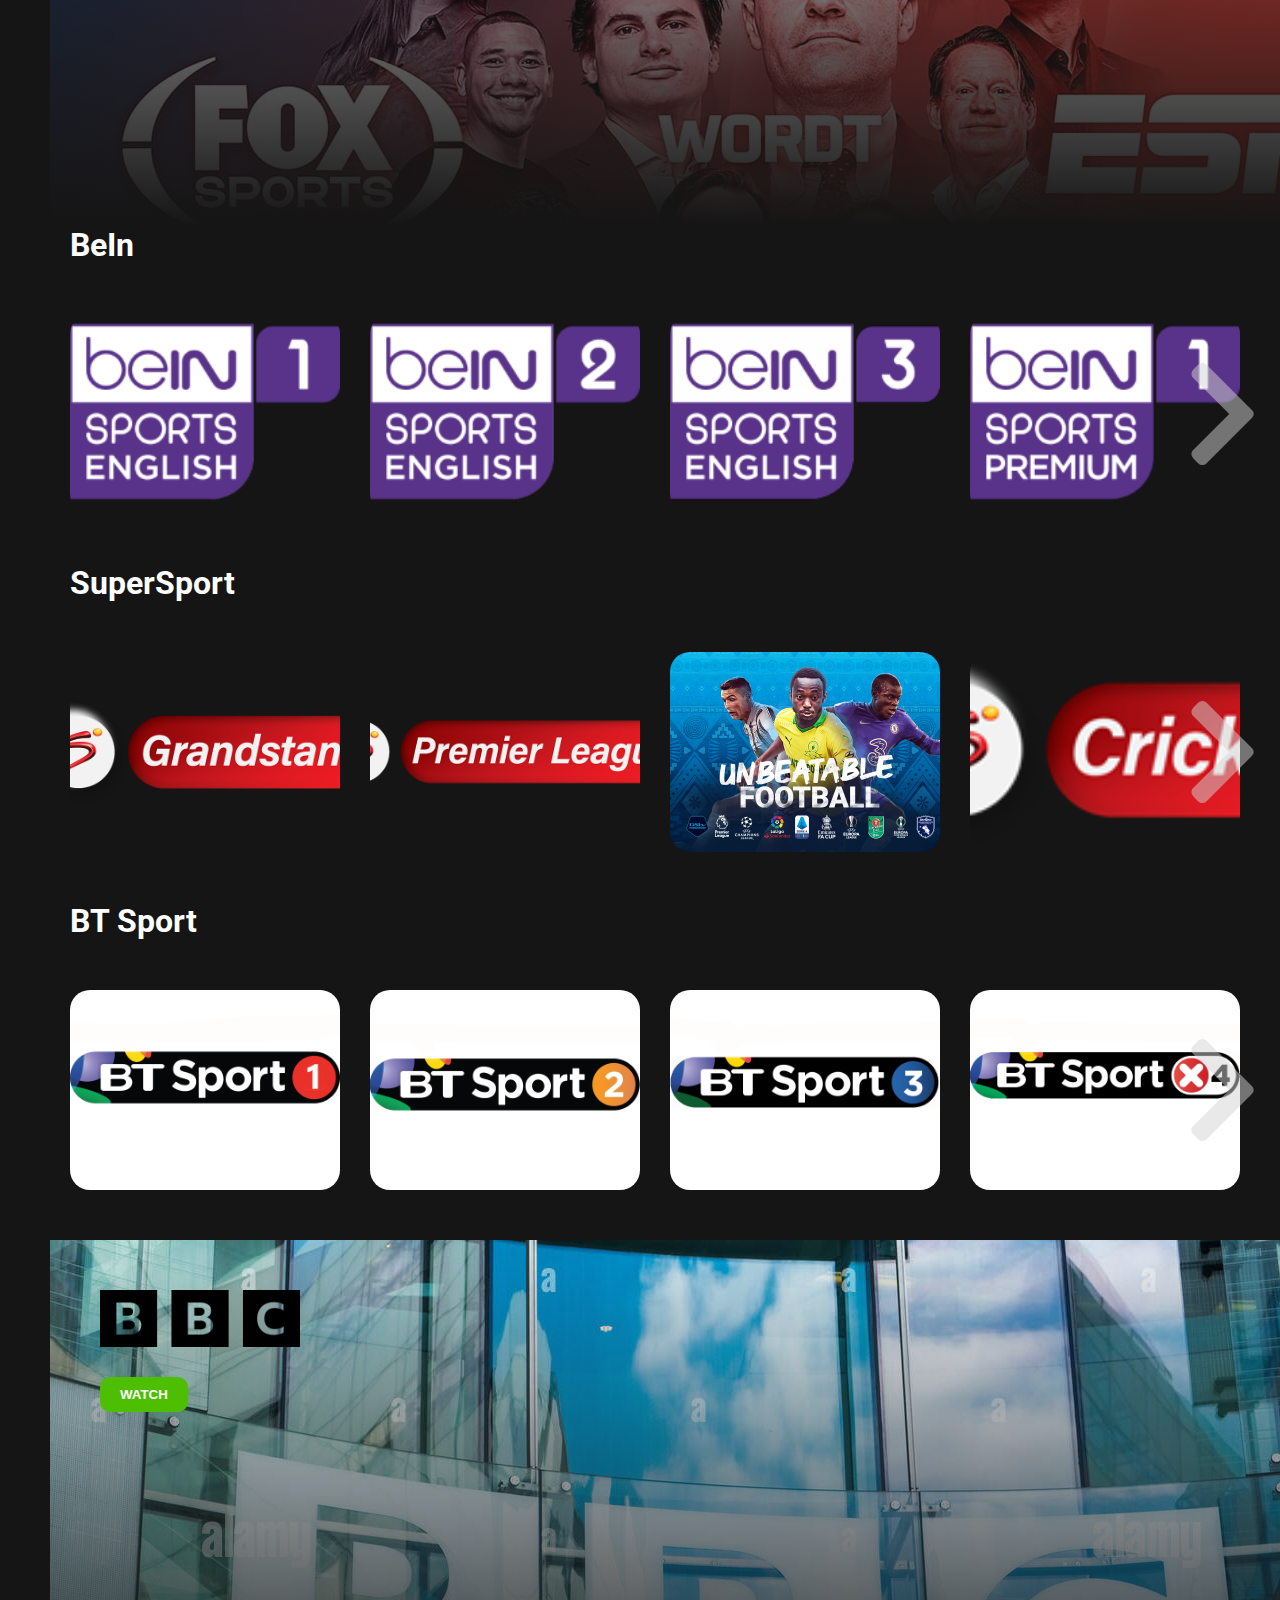
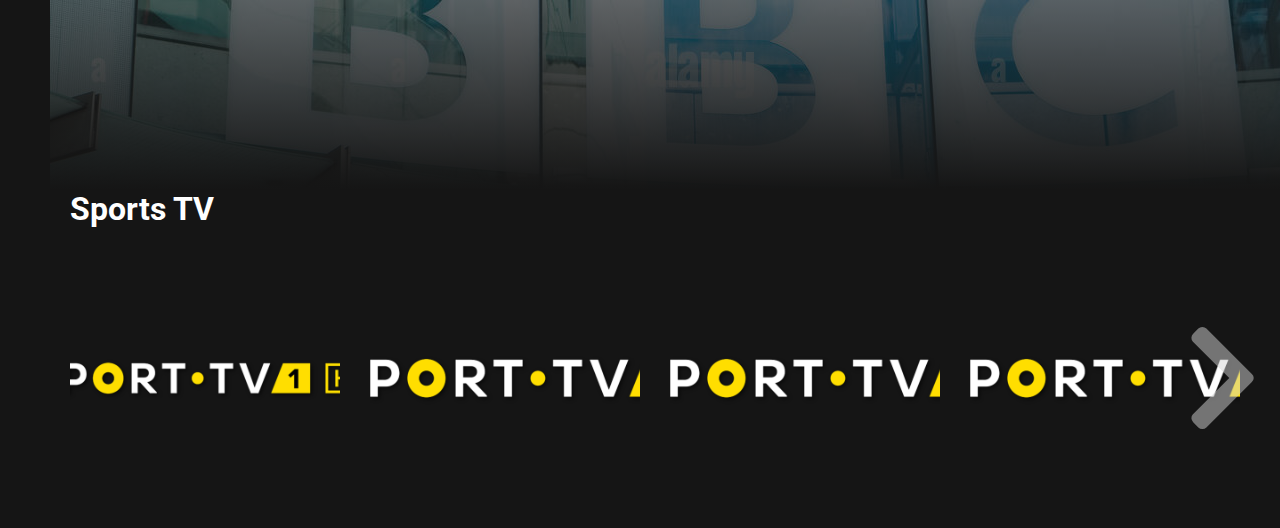
==== commit df014a92: "Update index.html" ====
--- a/index.html
+++ b/index.html
@@ -32,13 +32,13 @@
             </div>
             <div class="profile-container">
                 <div class="profile-text-container">
-                    <span onclick="location.href='wowis.app';" class="profile-text">Sign out</span>
-                </div>
-                <div class="toggle">
+                    <span onclick="location.href='https://wowis.app';" class="profile-text">Sign out</span>
+                </div>
+                <!-- <div class="toggle">
                     <i class="fas fa-moon toggle-icon"></i>
                     <i class="fas fa-sun toggle-icon"></i>
                     <div class="toggle-ball"></div>
-                </div>
+                </div> -->
             </div>
         </div>
     </div>
